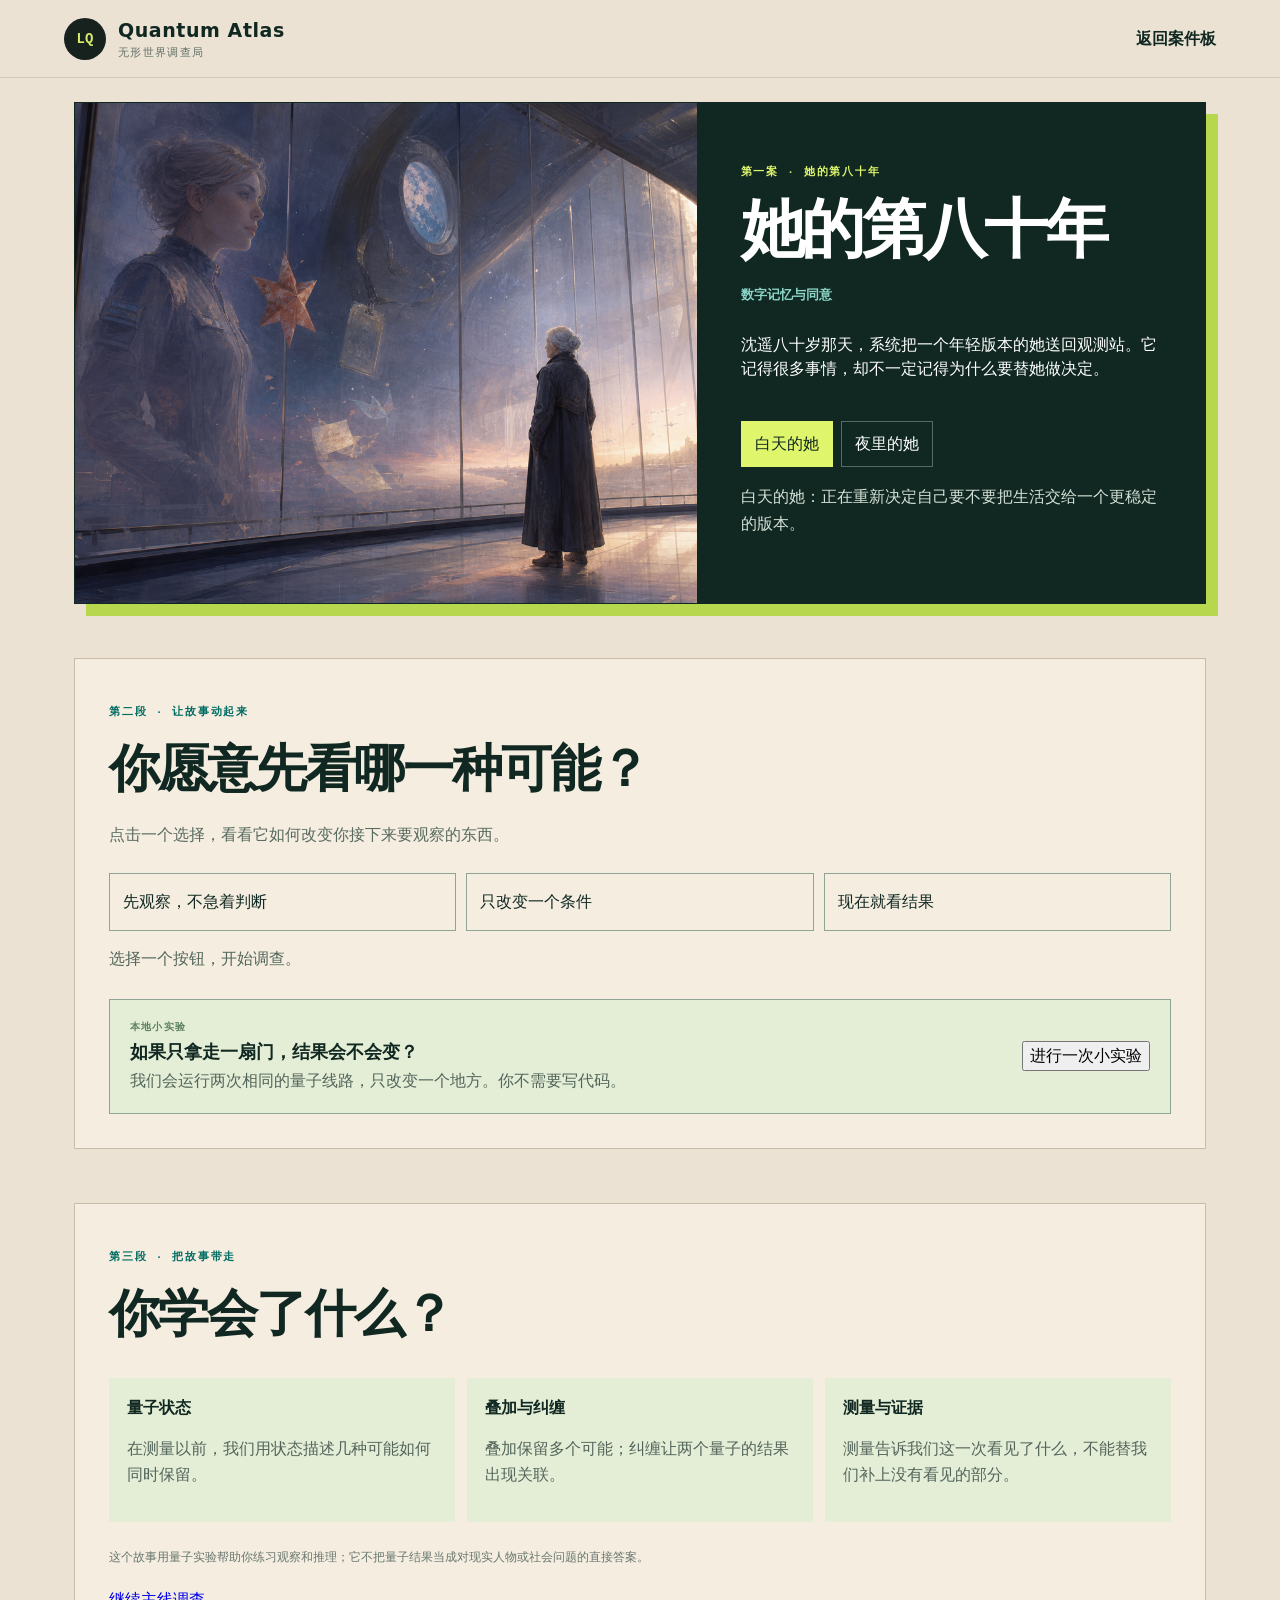
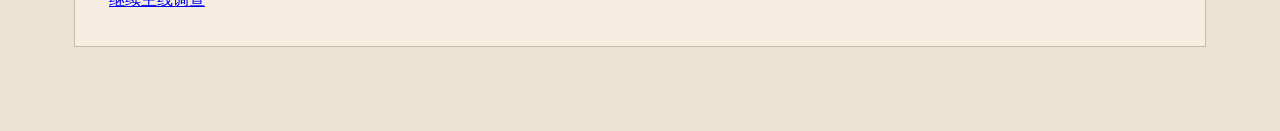
==== starter_kit/web/case.html @ 302ea676 "Open every Atlas case as an interactive beginner lesson Case cards now lead to dedicated story pages" ====
<!doctype html>
<html lang="zh-CN">
<head>
  <meta charset="utf-8">
  <meta name="viewport" content="width=device-width, initial-scale=1">
  <title>Quantum Atlas · 案件</title>
  <link rel="icon" href="favicon.svg" type="image/svg+xml">
  <link rel="stylesheet" href="styles.css">
  <link rel="stylesheet" href="case.css">
</head>
<body class="case-page">
  <header class="masthead"><a class="brand" href="index.html"><span class="brand-mark">LQ</span><span><strong>Quantum Atlas</strong><small>无形世界调查局</small></span></a><a class="case-back" href="index.html#caseboard-title">返回案件板</a></header>
  <main id="case-main">
    <section class="case-intro" aria-labelledby="case-title">
      <div class="case-art"><img data-case-art src="assets/story/zero-point-station.png" alt="案件场景"></div>
      <div class="case-intro-copy"><p class="eyebrow" data-case-number>案件</p><h1 id="case-title" data-case-title>正在打开档案</h1><p class="case-theme" data-case-theme></p><p data-case-intro>档案正在展开。</p><div class="case-identities"><button class="case-choice active" data-identity="public" type="button">白天的她</button><button class="case-choice" data-identity="hidden" type="button">夜里的她</button></div><p class="case-identity-copy" data-identity-copy></p></div>
    </section>

    <section class="case-interaction" aria-labelledby="interaction-title">
      <div class="case-section-heading"><p class="eyebrow">第二段 · 让故事动起来</p><h2 id="interaction-title">你愿意先看哪一种可能？</h2><p>点击一个选择，看看它如何改变你接下来要观察的东西。</p></div>
      <div class="case-actions"><button class="case-action" data-action="observe" type="button">先观察，不急着判断</button><button class="case-action" data-action="change" type="button">只改变一个条件</button><button class="case-action" data-action="measure" type="button">现在就看结果</button></div>
      <p class="case-feedback" data-case-feedback role="status" aria-live="polite">选择一个按钮，开始调查。</p>
      <div class="case-experiment"><div><span class="case-label">本地小实验</span><strong>如果只拿走一扇门，结果会不会变？</strong><p>我们会运行两次相同的量子线路，只改变一个地方。你不需要写代码。</p></div><button id="run-case-experiment" class="story-primary" type="button">进行一次小实验</button></div>
      <div class="case-result" data-case-result hidden><span class="case-label">你刚刚看见</span><strong data-result-title>等待结果</strong><p data-result-copy></p><div class="case-bars" data-case-bars></div></div>
    </section>

    <section class="case-summary" aria-labelledby="summary-title"><p class="eyebrow">第三段 · 把故事带走</p><h2 id="summary-title">你学会了什么？</h2><div class="case-summary-grid"><div><strong>量子状态</strong><p>在测量以前，我们用状态描述几种可能如何同时保留。</p></div><div><strong>叠加与纠缠</strong><p>叠加保留多个可能；纠缠让两个量子的结果出现关联。</p></div><div><strong>测量与证据</strong><p>测量告诉我们这一次看见了什么，不能替我们补上没有看见的部分。</p></div></div><p class="case-boundary">这个故事用量子实验帮助你练习观察和推理；它不把量子结果当成对现实人物或社会问题的直接答案。</p><a class="story-primary" href="index.html#inquiry-world">继续主线调查</a></section>
  </main>
  <div class="notice" data-case-notice role="status" aria-live="polite"></div>
  <script src="case.js" defer></script>
</body>
</html>
---- starter_kit/web/styles.css ----
:root{--ink:#17211d;--paper:#f3f0e7;--card:#fffdf7;--line:#cfc9b9;--teal:#006c62;--mint:#a6d5c9;--acid:#d8eb69;--orange:#ef7145;--mono:"SFMono-Regular",Consolas,monospace;--sans:Inter,"PingFang SC","Noto Sans CJK SC",system-ui,sans-serif}*{box-sizing:border-box}html{scroll-behavior:smooth}body{margin:0;background:var(--paper);color:var(--ink);font-family:var(--sans);line-height:1.5}.masthead{height:78px;display:flex;align-items:center;justify-content:space-between;border-bottom:1px solid var(--line);padding:0 max(28px,5vw)}.brand{display:flex;gap:12px;align-items:center;color:inherit;text-decoration:none}.brand-mark{display:grid;place-items:center;width:42px;height:42px;background:var(--ink);color:var(--acid);border-radius:50%;font:700 14px var(--mono)}.brand strong,.brand small{display:block}.brand strong{font-size:19px;letter-spacing:.03em}.brand small{color:#64706a;font-size:11px;letter-spacing:.12em}.status{font:12px var(--mono);text-transform:uppercase}.status span{display:inline-block;width:8px;height:8px;background:#48a97f;border-radius:50%;margin-right:7px;box-shadow:0 0 0 5px rgba(72,169,127,.12)}main{max-width:1440px;margin:auto;padding:0 max(28px,5vw)}.hero{min-height:330px;padding:62px 0 48px;display:grid;grid-template-columns:1.35fr 1fr;gap:8vw;align-items:end}.eyebrow{font:700 11px var(--mono);letter-spacing:.16em;color:var(--teal)}h1{font-size:clamp(48px,6.2vw,92px);line-height:.95;letter-spacing:-.055em;margin:15px 0 22px;max-width:900px}h1 em{font-weight:400;color:var(--teal)}.intro{font-size:17px;max-width:620px;color:#53605a}.steps{list-style:none;margin:0;padding:0;border-top:1px solid var(--ink)}.steps li{display:grid;grid-template-columns:50px 1fr;position:relative;padding:16px 0;border-bottom:1px solid var(--line)}.steps span{font:11px var(--mono);color:var(--teal)}.steps strong{font-size:14px}.steps small{grid-column:2;color:#6c746f}.workspace{display:grid;grid-template-columns:minmax(0,1.3fr) minmax(340px,.7fr);background:var(--card);border:1px solid var(--ink);box-shadow:10px 10px 0 var(--mint)}.editor-panel,.result-panel{padding:30px}.result-panel{border-left:1px solid var(--ink);background:#edf1e9}.panel-heading,.panel-heading>div{display:flex;align-items:center;justify-content:space-between;gap:12px}.panel-heading{margin-bottom:26px}.panel-heading h2{margin:0;font-size:18px}.index{font:11px var(--mono);display:grid;place-items:center;width:28px;height:28px;border:1px solid var(--ink);border-radius:50%}.examples{display:flex;gap:6px;flex-wrap:wrap;justify-content:flex-end}button,select,input,textarea{font:inherit}.chip{border:1px solid var(--line);background:transparent;padding:7px 10px;border-radius:100px;font-size:12px;cursor:pointer}.chip.active,.chip:hover{background:var(--ink);color:white;border-color:var(--ink)}.circuit{background:#16231e;color:white;border-radius:4px;padding:20px;min-height:110px;overflow:auto;margin-bottom:20px}.wire{display:flex;align-items:center;height:34px;min-width:max-content;font:11px var(--mono)}.wire-label{width:42px;color:var(--mint)}.wire-line{height:1px;background:#6c7b74;width:100%}.gate{display:inline-grid;place-items:center;min-width:29px;height:27px;padding:0 5px;margin-left:-1px;border:1px solid var(--acid);color:var(--acid);background:#16231e;font-weight:700}.code-label{display:flex;justify-content:space-between;margin:15px 0 7px;font:700 12px var(--mono)}.code-label span,.hint{color:#6d756f;font-weight:400}.hint{font-size:11px;margin:7px 0 18px}textarea{width:100%;height:205px;resize:vertical;border:1px solid var(--line);background:#f8f6ef;padding:16px;font:12px/1.7 var(--mono);color:#24362f;outline:none}textarea:focus,input:focus,select:focus,button:focus-visible{outline:3px solid var(--acid);outline-offset:2px}.controls{display:grid;grid-template-columns:1fr 1fr auto;gap:12px;align-items:end}.controls label{font-size:11px;font-weight:700}.controls select{display:block;width:100%;height:44px;margin-top:5px;background:white;border:1px solid var(--line);padding:0 10px}.primary,.secondary{height:44px;border:1px solid var(--ink);font-weight:750;cursor:pointer}.primary{background:var(--acid);padding:0 22px}.primary:hover{background:#e7f687}.backend{font:10px var(--mono);color:var(--teal);text-transform:uppercase}.empty-state{text-align:center;padding:85px 20px}.empty-state strong{display:block;margin-top:24px}.empty-state p{font-size:13px;color:#69736e}.orbit{position:relative;width:100px;height:100px;border:1px solid var(--teal);border-radius:50%;margin:auto}.orbit:before,.orbit:after{content:"";position:absolute;inset:18px -10px;border:1px solid var(--teal);border-radius:50%;transform:rotate(55deg)}.orbit:after{transform:rotate(-55deg)}.orbit i{position:absolute;width:7px;height:7px;background:var(--orange);border-radius:50%;left:46px;top:-4px}.chart{display:grid;gap:14px;margin:40px 0 25px}.bar-row{display:grid;grid-template-columns:40px 1fr 52px;gap:10px;align-items:center;font:11px var(--mono)}.bar-track{appearance:none;-webkit-appearance:none;width:100%;height:28px;border:1px solid #9aa59f;background:white}.bar-track::-webkit-progress-bar{background:white}.bar-track::-webkit-progress-value{background:var(--teal)}.bar-track::-moz-progress-bar{background:var(--teal)}.explanation{padding:14px;border-left:3px solid var(--orange);background:rgba(255,255,255,.55);font-size:13px}details{margin-top:22px;border-top:1px solid var(--line);padding-top:14px}summary{cursor:pointer;font-weight:700;font-size:12px}pre{overflow:auto;white-space:pre-wrap;font:11px/1.6 var(--mono)}.agent{margin:82px 0 64px;padding:38px;background:var(--teal);color:white;display:grid;grid-template-columns:1fr 1.15fr;gap:50px;align-items:center}.agent .eyebrow{color:var(--acid)}.agent h2{font-size:30px;margin:8px 0}.agent p{color:#c9e3dc}.agent form{display:flex}.agent input{flex:1;min-width:0;height:50px;border:0;padding:0 16px}.secondary{height:50px;background:var(--acid);padding:0 18px}.agent-reply{grid-column:1/-1;background:#063f39;padding:18px;margin:0}.notice{position:fixed;right:24px;bottom:24px;max-width:420px;padding:13px 17px;background:var(--ink);color:white;box-shadow:5px 5px 0 var(--orange);font-size:13px;opacity:0;transform:translateY(8px);pointer-events:none;transition:.2s}.notice.show{opacity:1;transform:none}footer{display:flex;justify-content:space-between;border-top:1px solid var(--line);padding:24px max(28px,5vw);font:10px var(--mono);letter-spacing:.1em}.sr-only{position:absolute;width:1px;height:1px;padding:0;margin:-1px;overflow:hidden;clip:rect(0,0,0,0);white-space:nowrap;border:0}[hidden]{display:none!important}@media(max-width:900px){.hero,.workspace,.agent{grid-template-columns:1fr}.hero{gap:40px}.result-panel{border-left:0;border-top:1px solid var(--ink)}.agent{gap:15px}.agent-reply{grid-column:auto}}@media(max-width:620px){main{padding:0 16px}.masthead{padding:0 16px}.status{display:none}.hero{padding-top:40px}.editor-panel,.result-panel{padding:20px}.panel-heading{align-items:flex-start;flex-direction:column}.examples{justify-content:flex-start}.controls{grid-template-columns:1fr 1fr}.primary{grid-column:1/-1}.agent{margin:60px 0;padding:24px}.agent form{display:block}.agent input,.secondary{width:100%}.secondary{margin-top:8px}footer{padding:20px 16px;gap:15px}}@media(prefers-reduced-motion:reduce){*{scroll-behavior:auto!important;transition:none!important}}
.proof-panel{padding:16px;border:1px solid var(--teal);background:#f8fff8}.proof-panel summary{display:flex;justify-content:space-between;gap:12px;color:var(--teal)}.proof-panel summary span{font:10px var(--mono);text-transform:uppercase}.proof-scope{font-size:12px;color:#53605a}.proof-semantic,.proof-metrics{display:grid;grid-template-columns:repeat(2,1fr);gap:8px;margin:14px 0}.proof-semantic div,.proof-metrics div{padding:9px;background:white;border:1px solid var(--line);min-width:0}.proof-semantic dt,.proof-metrics dt{font:10px var(--mono);color:#64706a}.proof-semantic dd,.proof-metrics dd{margin:3px 0 0;font-weight:750}.proof-semantic dd{font-size:12px;line-height:1.5}.proof-label{display:block;margin-top:12px;font-size:11px}.proof-targets,.proof-rewrites{margin:6px 0;padding-left:20px;font:10px/1.7 var(--mono)}.proof-download{display:inline-block;margin-top:12px;padding:8px 12px;border:1px solid var(--ink);background:var(--acid);color:var(--ink);text-decoration:none;font-size:11px;font-weight:700;cursor:pointer}.proof-download[aria-disabled="true"]{opacity:.45;pointer-events:none}
.evidence-lab{margin:54px 0 0}.evidence-header{display:grid;grid-template-columns:minmax(0,1.2fr) minmax(260px,.8fr);gap:24px;align-items:end;margin-bottom:22px}.evidence-header h2{margin:8px 0 0}.evidence-copy{margin:0;padding:14px 16px;border-left:3px solid var(--teal);background:#fffdf7;color:#53605a}.evidence-grid{display:grid;grid-template-columns:repeat(2,minmax(0,1fr));gap:18px}.evidence-card{padding:24px;border:1px solid var(--ink);background:var(--card);box-shadow:8px 8px 0 rgba(166,213,201,.45)}.evidence-card h3{margin:0;font-size:18px}.evidence-controls{display:grid;grid-template-columns:1fr auto;gap:12px;align-items:end;margin-top:12px}.evidence-controls label{font-size:11px;font-weight:700}.evidence-controls input{display:block;width:100%;height:44px;margin-top:5px;border:1px solid var(--line);background:white;padding:0 10px}.audit-note{margin:14px 0;padding:12px 14px;background:#edf1e9;border-left:3px solid var(--orange);font-size:12px;color:#45544d}.audit-note-inline{display:block;margin-top:6px;color:#53605a}.audit-list{margin:0;padding-left:20px;display:grid;gap:10px}.audit-list.compact{margin-top:12px}.audit-item{padding:10px 12px;background:#f8f6ef;border:1px solid var(--line)}.audit-item.pass{border-left:4px solid #2e8b57}.audit-item.fail{border-left:4px solid #b03030}.audit-item.inconclusive{border-left:4px solid var(--orange)}.audit-meta{display:block;margin-top:4px;font:11px/1.6 var(--mono);color:#53605a}
@media(max-width:900px){.evidence-header{grid-template-columns:1fr}.evidence-grid{grid-template-columns:1fr}.evidence-header>*,.evidence-grid>*{min-width:0}}
@media(max-width:620px){.evidence-card{padding:18px;box-shadow:6px 6px 0 rgba(166,213,201,.45)}.evidence-copy{padding:12px 14px}.evidence-card .code-label{display:block}.evidence-card .code-label span{display:block;margin-top:4px}.evidence-controls{grid-template-columns:1fr}.evidence-controls button,.evidence-controls .secondary{width:100%}.evidence-card textarea{height:180px;padding:12px}.evidence-card pre,.audit-meta,.audit-note,.audit-note-inline,.proof-semantic dd{font-size:10px;line-height:1.5}.evidence-card pre,.audit-item,.evidence-copy,.audit-meta,.audit-note,.audit-note-inline,.proof-semantic div{overflow-wrap:anywhere;word-break:break-word}.proof-semantic,.proof-metrics{grid-template-columns:1fr}}
.hardware-proofline{display:grid;grid-template-columns:repeat(2,minmax(0,1fr));gap:10px;margin:18px 0}.hardware-proofline a{display:grid;gap:4px;min-width:0;padding:13px 15px;border:1px solid var(--line);background:#fff;color:var(--ink);text-decoration:none}.hardware-proofline a:hover,.hardware-proofline a:focus-visible{border-color:var(--teal)}.hardware-proofline span{font:10px var(--mono);color:var(--teal)}.hardware-proofline strong{font-size:13px;overflow-wrap:anywhere}.hardware-proofline small{color:#59655f}.judge-tour-launch{display:flex;align-items:center;gap:16px;margin:18px 0}.judge-tour-launch p{margin:0;color:#53605a;font-size:12px}.judge-tour{position:sticky;top:8px;z-index:5;display:grid;grid-template-columns:repeat(6,minmax(125px,1fr));gap:6px;padding:8px;background:rgba(23,33,29,.96);box-shadow:4px 4px 0 var(--mint)}.judge-tour a{display:flex;flex-direction:column;justify-content:space-between;min-width:0;min-height:56px;padding:8px;border:1px solid #52615a;color:#fff;text-decoration:none;font-size:11px}.judge-tour a span{margin-top:5px;font:9px var(--mono);color:#b9c7c0;overflow-wrap:anywhere}.judge-tour a.complete{border-color:var(--acid);background:#264139}.judge-tour a.complete span{color:var(--acid)}.prompt-contract-panel{display:grid;grid-template-columns:minmax(0,.8fr) minmax(300px,1.2fr);gap:28px;margin:54px 0 0;padding:28px;border:1px solid var(--ink);background:var(--card);box-shadow:8px 8px 0 var(--acid)}.prompt-contract-panel h2{margin:8px 0}.prompt-contract-panel p{color:#53605a}.prompt-contract-controls{display:grid;grid-template-columns:1fr auto;gap:8px;align-items:end;min-width:0}.prompt-contract-controls label{grid-column:1/-1;font:700 11px var(--mono)}.prompt-contract-controls input{min-width:0;height:50px;padding:0 14px;border:1px solid var(--line)}.prompt-contract-controls .backend{grid-column:1/-1}.prompt-contract-result{grid-column:1/-1;min-width:0}.prompt-contract-summary{display:grid;grid-template-columns:repeat(3,minmax(0,1fr));gap:8px;margin:0}.prompt-contract-summary div{min-width:0;padding:10px;border:1px solid var(--line);background:#f8f6ef}.prompt-contract-summary dt{font:10px var(--mono);color:#64706a}.prompt-contract-summary dd{margin:4px 0 0;font-weight:700;overflow-wrap:anywhere}
@media(max-width:900px){.judge-tour{grid-template-columns:repeat(3,minmax(0,1fr))}.prompt-contract-panel{grid-template-columns:1fr}.prompt-contract-result{grid-column:auto}}
@media(max-width:620px){.hardware-proofline{grid-template-columns:1fr}.judge-tour-launch{display:grid;grid-template-columns:1fr}.judge-tour-launch .primary{width:100%}.judge-tour{display:flex;overflow-x:auto;overscroll-behavior-inline:contain;scroll-snap-type:x proximity}.judge-tour a{flex:0 0 172px;scroll-snap-align:start}.prompt-contract-panel{padding:18px;box-shadow:6px 6px 0 var(--acid)}.prompt-contract-controls{grid-template-columns:1fr}.prompt-contract-controls label,.prompt-contract-controls .backend{grid-column:auto}.prompt-contract-controls .secondary{width:100%;margin-top:0}.prompt-contract-summary{grid-template-columns:1fr}}
---- starter_kit/web/case.css ----
:root { --case-ink: #102821; --case-paper: #f4ede0; --case-acid: #dff56c; --case-teal: #8bd5c8; }
.case-page { background: #ebe2d3; color: var(--case-ink); }
.case-back { color: var(--case-ink); font-weight: 800; text-decoration: none; }
#case-main { max-width: 1180px; margin: 0 auto; padding: 24px 24px 84px; }
.case-intro { display: grid; grid-template-columns: minmax(0, 1.1fr) minmax(0, .9fr); min-height: 500px; overflow: hidden; border: 1px solid var(--case-ink); background: var(--case-ink); color: white; box-shadow: 12px 12px 0 #b6d74e; }
.case-art img { display: block; width: 100%; height: 100%; min-height: 500px; object-fit: cover; }
.case-intro-copy { display: flex; flex-direction: column; justify-content: center; padding: 44px; }
.case-intro-copy .eyebrow { color: var(--case-acid); }
.case-intro-copy h1 { margin: 8px 0 12px; font-size: clamp(38px, 5vw, 70px); line-height: .98; letter-spacing: -.05em; }
.case-theme { color: var(--case-teal); font: 700 13px var(--mono); }
.case-identities { display: flex; gap: 8px; margin-top: 24px; }
.case-choice, .case-action { padding: 10px 13px; border: 1px solid rgba(255,255,255,.3); background: transparent; color: inherit; font: inherit; cursor: pointer; }
.case-choice.active { background: var(--case-acid); border-color: var(--case-acid); color: var(--case-ink); }
.case-identity-copy { min-height: 54px; color: #d5e1d7; line-height: 1.7; }
.case-interaction, .case-summary { margin-top: 54px; padding: 34px; border: 1px solid #c8bca9; background: var(--case-paper); }
.case-section-heading h2, .case-summary h2 { margin: 7px 0 10px; font-size: clamp(30px, 4vw, 54px); letter-spacing: -.04em; }
.case-section-heading p:last-child { color: #596b60; }
.case-actions { display: grid; grid-template-columns: repeat(3, 1fr); gap: 10px; margin: 26px 0 14px; }
.case-action { min-height: 58px; border-color: #8ea494; color: var(--case-ink); text-align: left; }
.case-action:hover, .case-action:focus-visible { background: var(--case-ink); color: white; outline: none; }
.case-feedback { min-height: 28px; color: #53665a; }
.case-experiment, .case-result { display: flex; justify-content: space-between; gap: 18px; align-items: center; margin-top: 24px; padding: 20px; border: 1px solid #8ea494; background: #e4edd6; }
.case-experiment strong, .case-result strong { display: block; margin: 4px 0; font-size: 18px; }
.case-experiment p, .case-result p { margin: 0; color: #52655a; }
.case-label { display: block; color: #5c8062; font: 700 10px var(--mono); letter-spacing: .12em; text-transform: uppercase; }
.case-result[hidden] { display: none; }
.case-bars { display: grid; gap: 6px; min-width: 180px; }
.case-bar { display: grid; grid-template-columns: 35px 1fr 45px; gap: 8px; align-items: center; font: 11px var(--mono); }
.case-bar i { height: 8px; background: var(--case-teal); }
.case-summary-grid { display: grid; grid-template-columns: repeat(3, 1fr); gap: 12px; margin: 26px 0; }
.case-summary-grid > div { padding: 18px; background: #e4edd6; }
.case-summary-grid p { color: #53655b; line-height: 1.65; }
.case-boundary { max-width: 800px; margin: 0 0 22px; color: #69776e; font-size: 12px; }
@media (max-width: 760px) { .case-intro { grid-template-columns: 1fr; } .case-art img { min-height: 280px; max-height: 360px; } .case-intro-copy { padding: 28px; } .case-actions, .case-summary-grid { grid-template-columns: 1fr; } .case-experiment, .case-result { align-items: stretch; flex-direction: column; } }
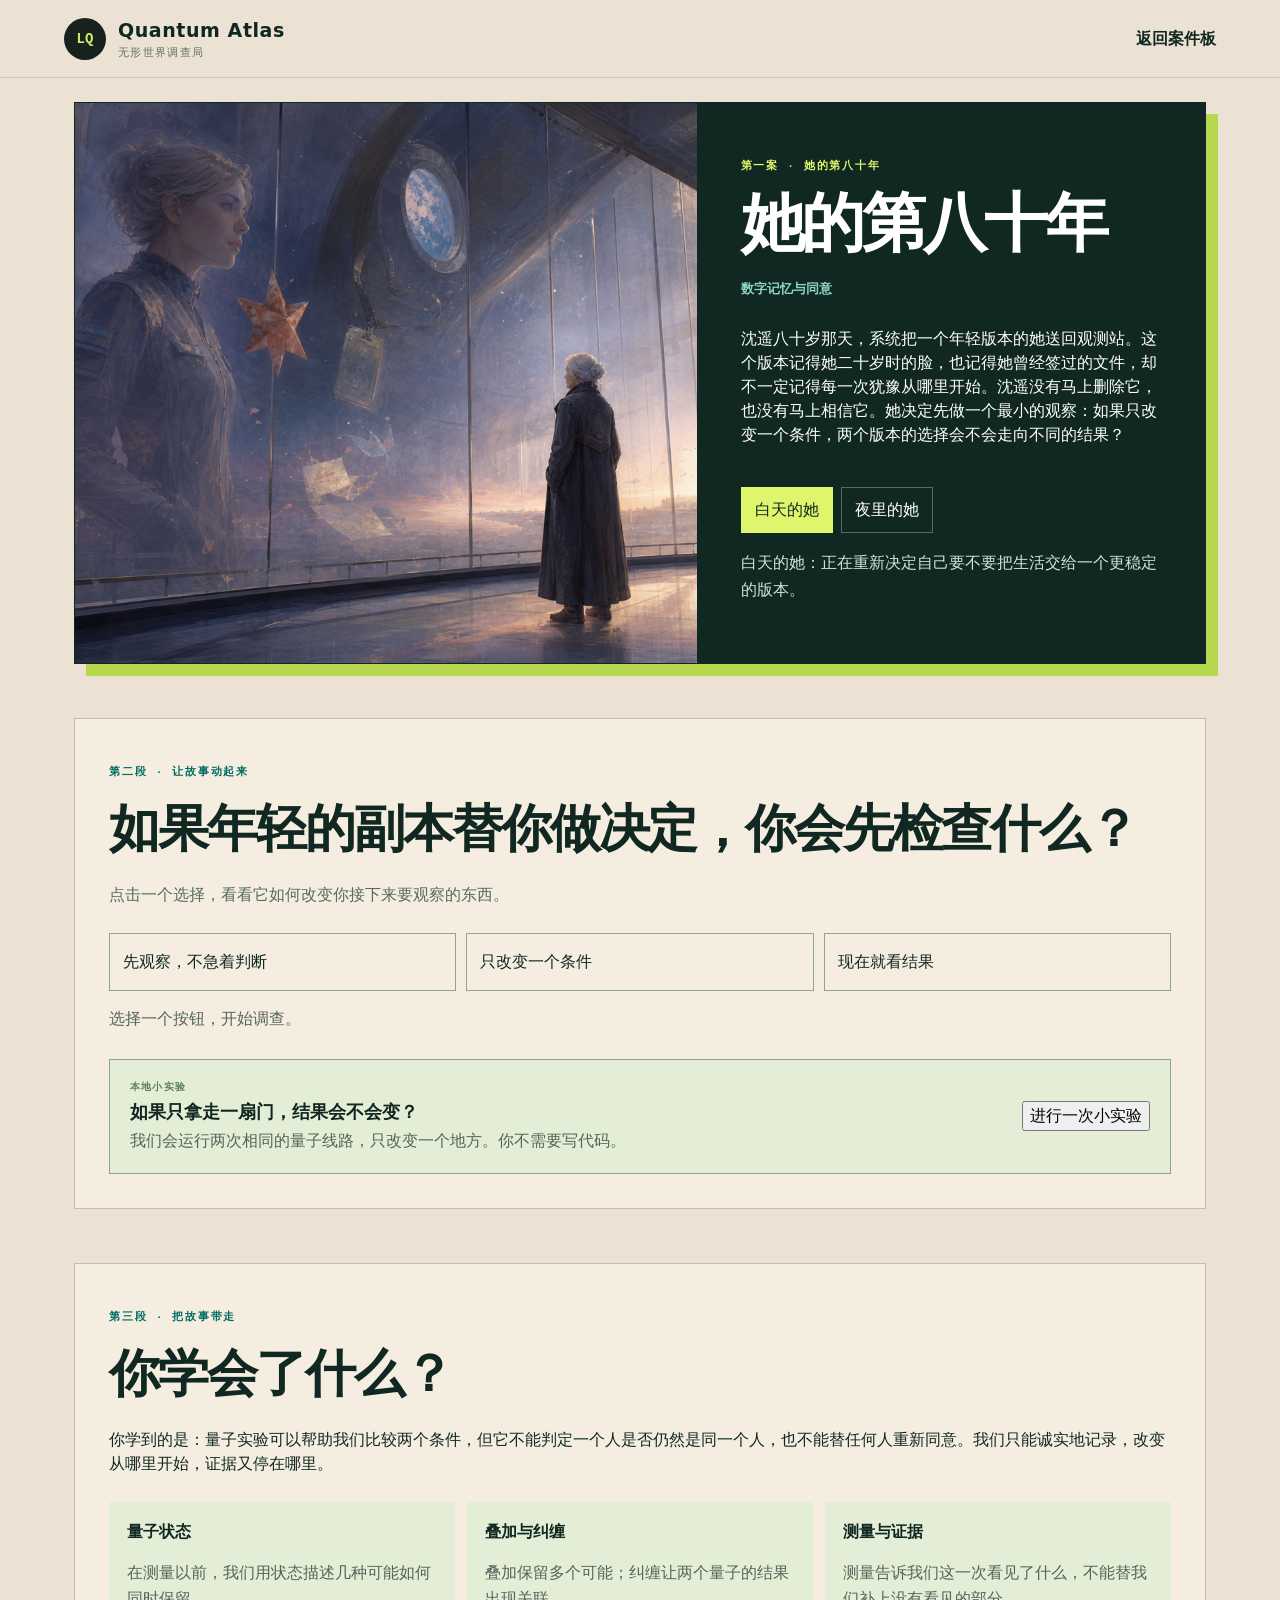
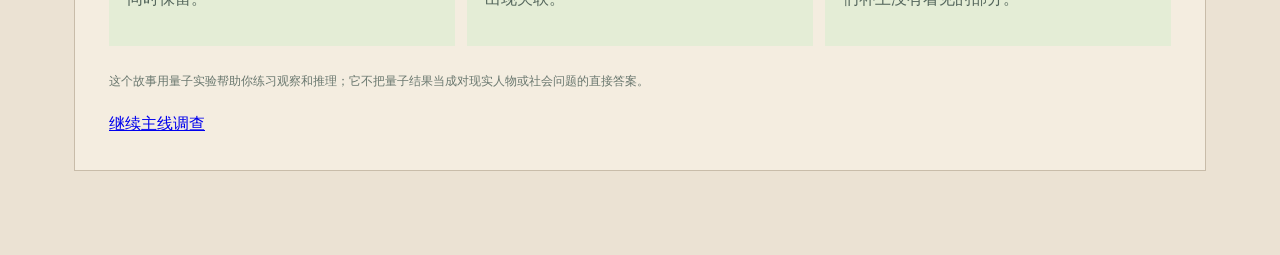
==== commit 3c57ccc6: "Give each Atlas case its own lesson and interaction Every case now carries distinct prose, a distinc" ====
--- a/starter_kit/web/case.html
+++ b/starter_kit/web/case.html
@@ -17,14 +17,14 @@
     </section>
 
     <section class="case-interaction" aria-labelledby="interaction-title">
-      <div class="case-section-heading"><p class="eyebrow">第二段 · 让故事动起来</p><h2 id="interaction-title">你愿意先看哪一种可能？</h2><p>点击一个选择，看看它如何改变你接下来要观察的东西。</p></div>
+      <div class="case-section-heading"><p class="eyebrow">第二段 · 让故事动起来</p><h2 id="interaction-title" data-case-question>你愿意先看哪一种可能？</h2><p>点击一个选择，看看它如何改变你接下来要观察的东西。</p></div>
       <div class="case-actions"><button class="case-action" data-action="observe" type="button">先观察，不急着判断</button><button class="case-action" data-action="change" type="button">只改变一个条件</button><button class="case-action" data-action="measure" type="button">现在就看结果</button></div>
       <p class="case-feedback" data-case-feedback role="status" aria-live="polite">选择一个按钮，开始调查。</p>
       <div class="case-experiment"><div><span class="case-label">本地小实验</span><strong>如果只拿走一扇门，结果会不会变？</strong><p>我们会运行两次相同的量子线路，只改变一个地方。你不需要写代码。</p></div><button id="run-case-experiment" class="story-primary" type="button">进行一次小实验</button></div>
       <div class="case-result" data-case-result hidden><span class="case-label">你刚刚看见</span><strong data-result-title>等待结果</strong><p data-result-copy></p><div class="case-bars" data-case-bars></div></div>
     </section>
 
-    <section class="case-summary" aria-labelledby="summary-title"><p class="eyebrow">第三段 · 把故事带走</p><h2 id="summary-title">你学会了什么？</h2><div class="case-summary-grid"><div><strong>量子状态</strong><p>在测量以前，我们用状态描述几种可能如何同时保留。</p></div><div><strong>叠加与纠缠</strong><p>叠加保留多个可能；纠缠让两个量子的结果出现关联。</p></div><div><strong>测量与证据</strong><p>测量告诉我们这一次看见了什么，不能替我们补上没有看见的部分。</p></div></div><p class="case-boundary">这个故事用量子实验帮助你练习观察和推理；它不把量子结果当成对现实人物或社会问题的直接答案。</p><a class="story-primary" href="index.html#inquiry-world">继续主线调查</a></section>
+    <section class="case-summary" aria-labelledby="summary-title"><p class="eyebrow">第三段 · 把故事带走</p><h2 id="summary-title">你学会了什么？</h2><p class="case-lesson" data-case-lesson></p><div class="case-summary-grid"><div><strong>量子状态</strong><p>在测量以前，我们用状态描述几种可能如何同时保留。</p></div><div><strong>叠加与纠缠</strong><p>叠加保留多个可能；纠缠让两个量子的结果出现关联。</p></div><div><strong>测量与证据</strong><p>测量告诉我们这一次看见了什么，不能替我们补上没有看见的部分。</p></div></div><p class="case-boundary">这个故事用量子实验帮助你练习观察和推理；它不把量子结果当成对现实人物或社会问题的直接答案。</p><a class="story-primary" href="index.html#inquiry-world">继续主线调查</a></section>
   </main>
   <div class="notice" data-case-notice role="status" aria-live="polite"></div>
   <script src="case.js" defer></script>
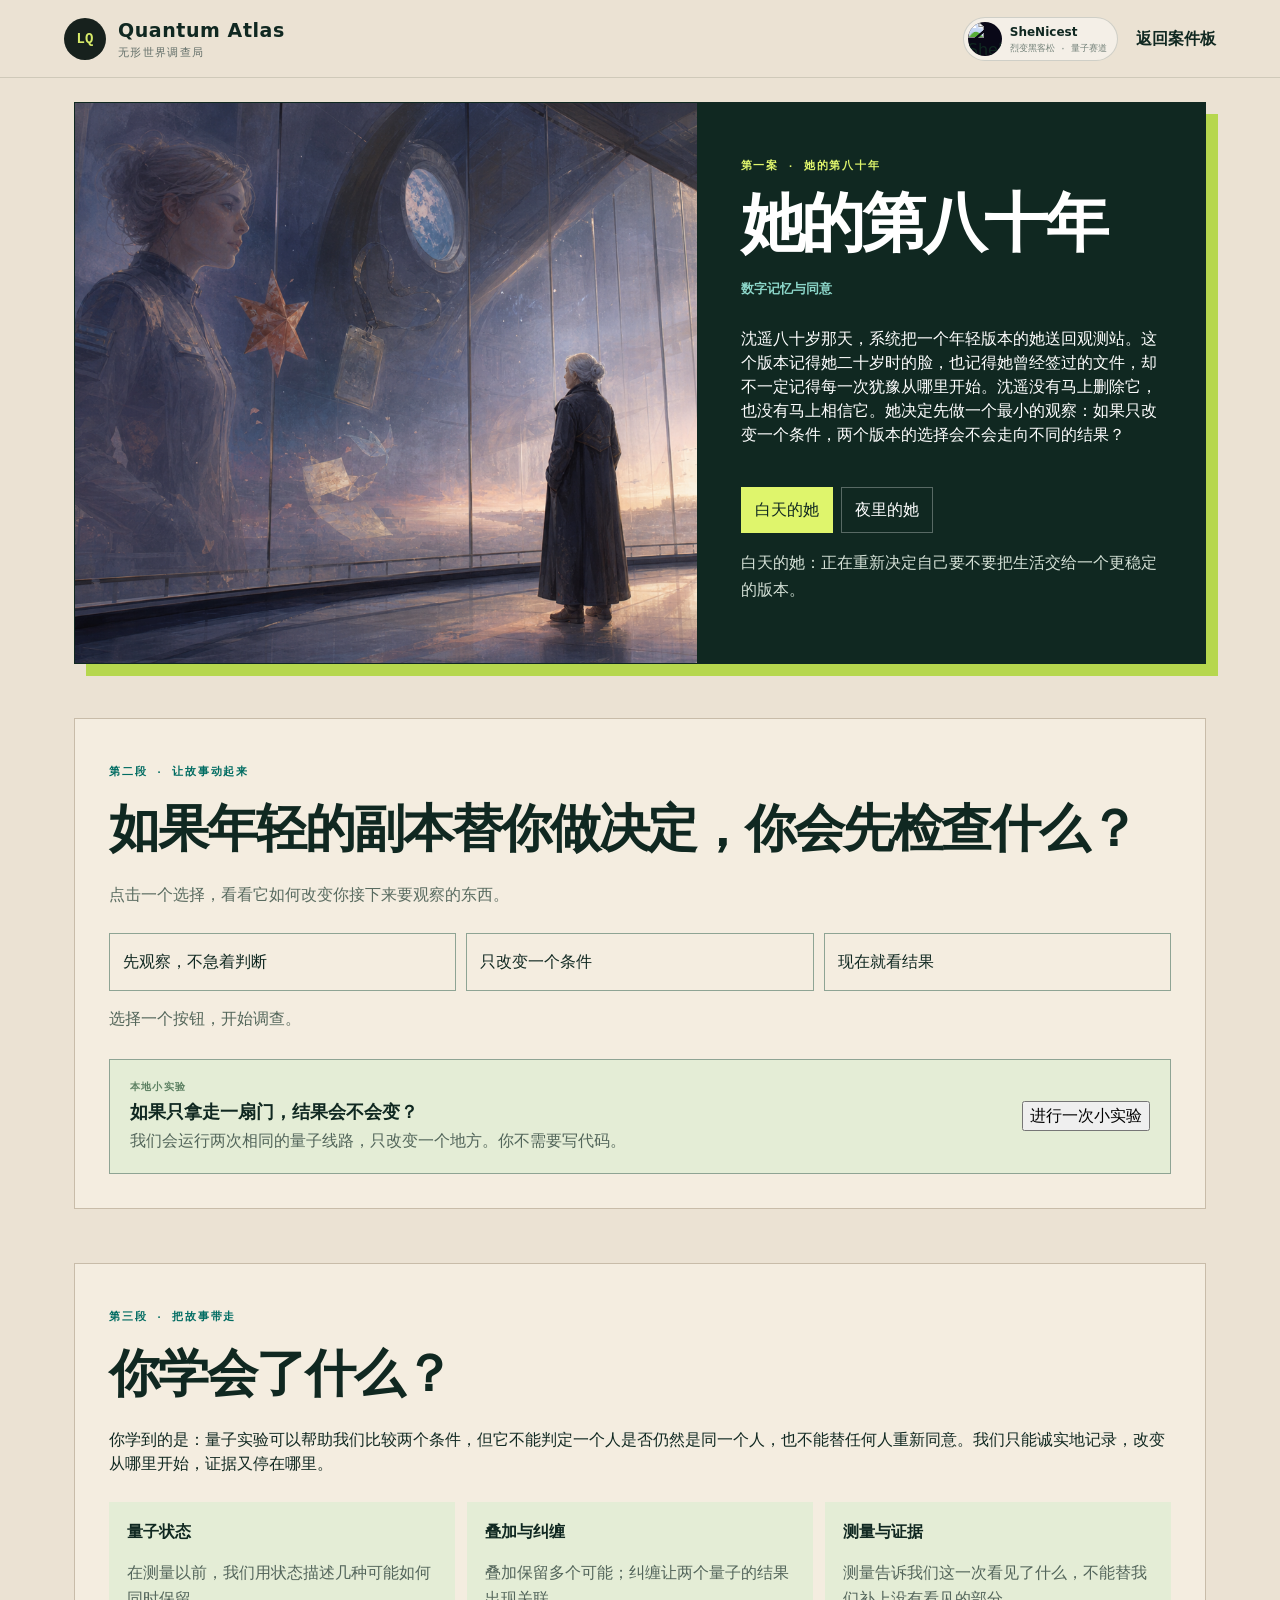
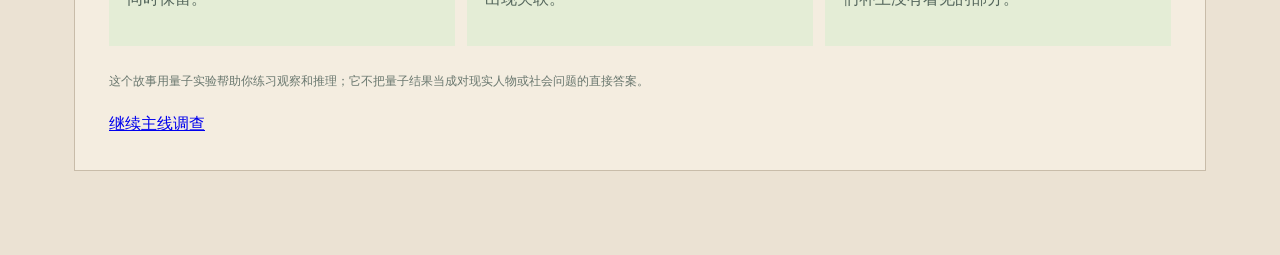
==== commit 3f4b269d: "Let the home story sound like a researcher daily life The narrative entrance now follows Shen Yao th" ====
--- a/starter_kit/web/case.html
+++ b/starter_kit/web/case.html
@@ -9,7 +9,7 @@
   <link rel="stylesheet" href="case.css">
 </head>
 <body class="case-page">
-  <header class="masthead"><a class="brand" href="index.html"><span class="brand-mark">LQ</span><span><strong>Quantum Atlas</strong><small>无形世界调查局</small></span></a><a class="case-back" href="index.html#caseboard-title">返回案件板</a></header>
+  <header class="masthead"><a class="brand" href="index.html"><span class="brand-mark">LQ</span><span><strong>Quantum Atlas</strong><small>无形世界调查局</small></span></a><div class="masthead-partner" aria-label="SheNicest 赛事合作标识"><img src="assets/shenicest-logo.png" alt="SheNicest 赛事徽章"><span><strong>SheNicest</strong><small>烈变黑客松 · 量子赛道</small></span></div><a class="case-back" href="index.html#caseboard-title">返回案件板</a></header>
   <main id="case-main">
     <section class="case-intro" aria-labelledby="case-title">
       <div class="case-art"><img data-case-art src="assets/story/zero-point-station.png" alt="案件场景"></div>
--- a/starter_kit/web/case.css
+++ b/starter_kit/web/case.css
@@ -1,6 +1,12 @@
 :root { --case-ink: #102821; --case-paper: #f4ede0; --case-acid: #dff56c; --case-teal: #8bd5c8; }
 .case-page { background: #ebe2d3; color: var(--case-ink); }
 .case-back { color: var(--case-ink); font-weight: 800; text-decoration: none; }
+.masthead { display: flex; align-items: center; gap: 18px; }
+.masthead-partner { display: flex; align-items: center; gap: 8px; margin-left: auto; padding: 4px 10px 4px 4px; border: 1px solid rgba(16, 40, 33, .16); border-radius: 999px; background: rgba(255,255,255,.45); }
+.masthead-partner img { width: 34px; height: 34px; border-radius: 50%; object-fit: cover; background: #090817; }
+.masthead-partner span { display: grid; gap: 1px; }
+.masthead-partner strong { font-size: 12px; }
+.masthead-partner small { color: #728078; font: 9px var(--mono); }
 #case-main { max-width: 1180px; margin: 0 auto; padding: 24px 24px 84px; }
 .case-intro { display: grid; grid-template-columns: minmax(0, 1.1fr) minmax(0, .9fr); min-height: 500px; overflow: hidden; border: 1px solid var(--case-ink); background: var(--case-ink); color: white; box-shadow: 12px 12px 0 #b6d74e; }
 .case-art img { display: block; width: 100%; height: 100%; min-height: 500px; object-fit: cover; }
@@ -31,4 +37,4 @@
 .case-summary-grid > div { padding: 18px; background: #e4edd6; }
 .case-summary-grid p { color: #53655b; line-height: 1.65; }
 .case-boundary { max-width: 800px; margin: 0 0 22px; color: #69776e; font-size: 12px; }
-@media (max-width: 760px) { .case-intro { grid-template-columns: 1fr; } .case-art img { min-height: 280px; max-height: 360px; } .case-intro-copy { padding: 28px; } .case-actions, .case-summary-grid { grid-template-columns: 1fr; } .case-experiment, .case-result { align-items: stretch; flex-direction: column; } }
+@media (max-width: 760px) { .case-intro { grid-template-columns: 1fr; } .case-art img { min-height: 280px; max-height: 360px; } .case-intro-copy { padding: 28px; } .case-actions, .case-summary-grid { grid-template-columns: 1fr; } .case-experiment, .case-result { align-items: stretch; flex-direction: column; } .masthead-partner span { display: none; } }
